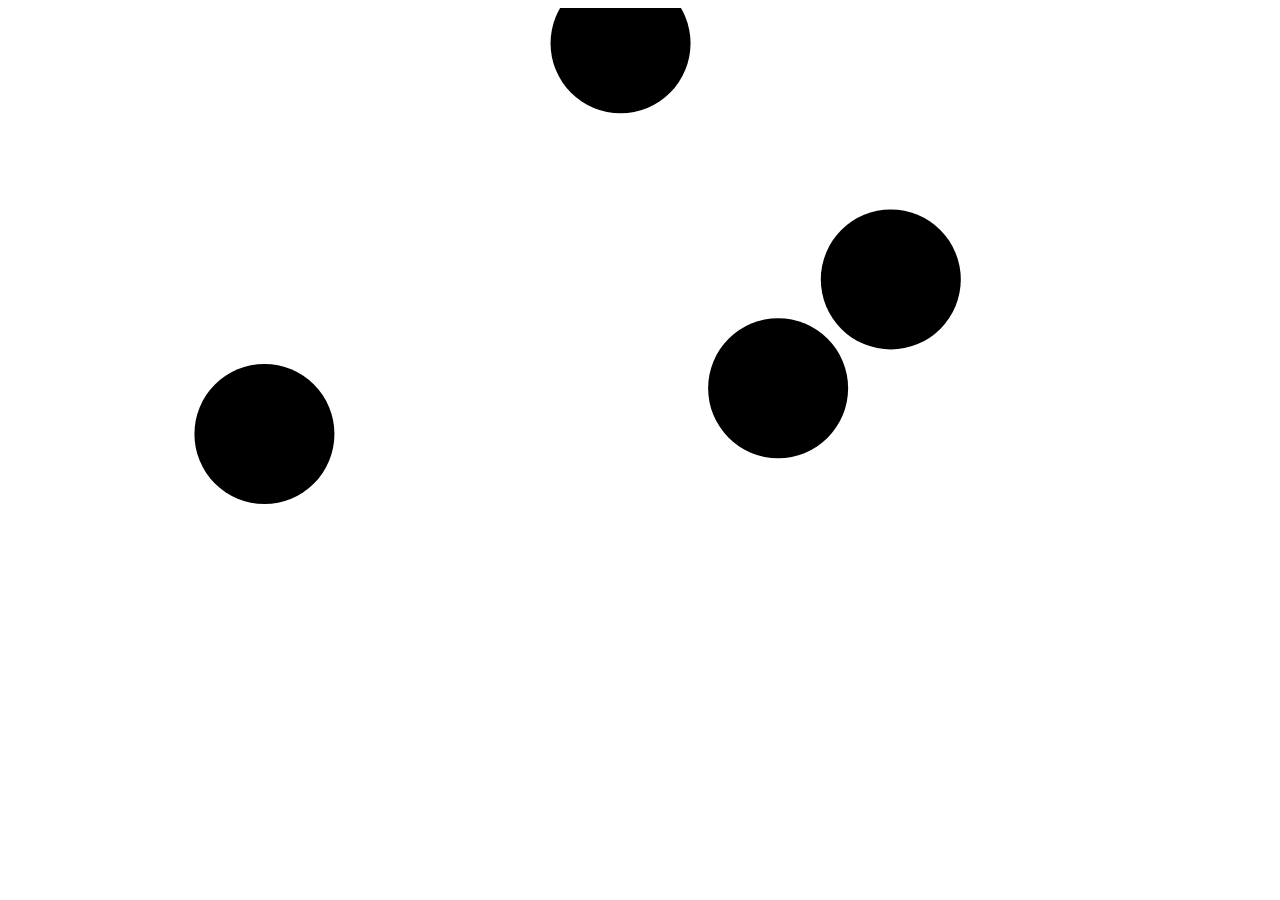
==== projects/2026-10-29/index.html @ cb2dced2 "feat: define classes and movement logic" ====
<!doctype html>
<html lang="ko">
<head>
  <meta charset="utf-8">
  <title>2026-10-29 Project1</title>
</head>
<body>
  <canvas id="canvas" width="1080" height="640"></canvas>
  <script type="module" src="main.js"></script>
</body>
</html>
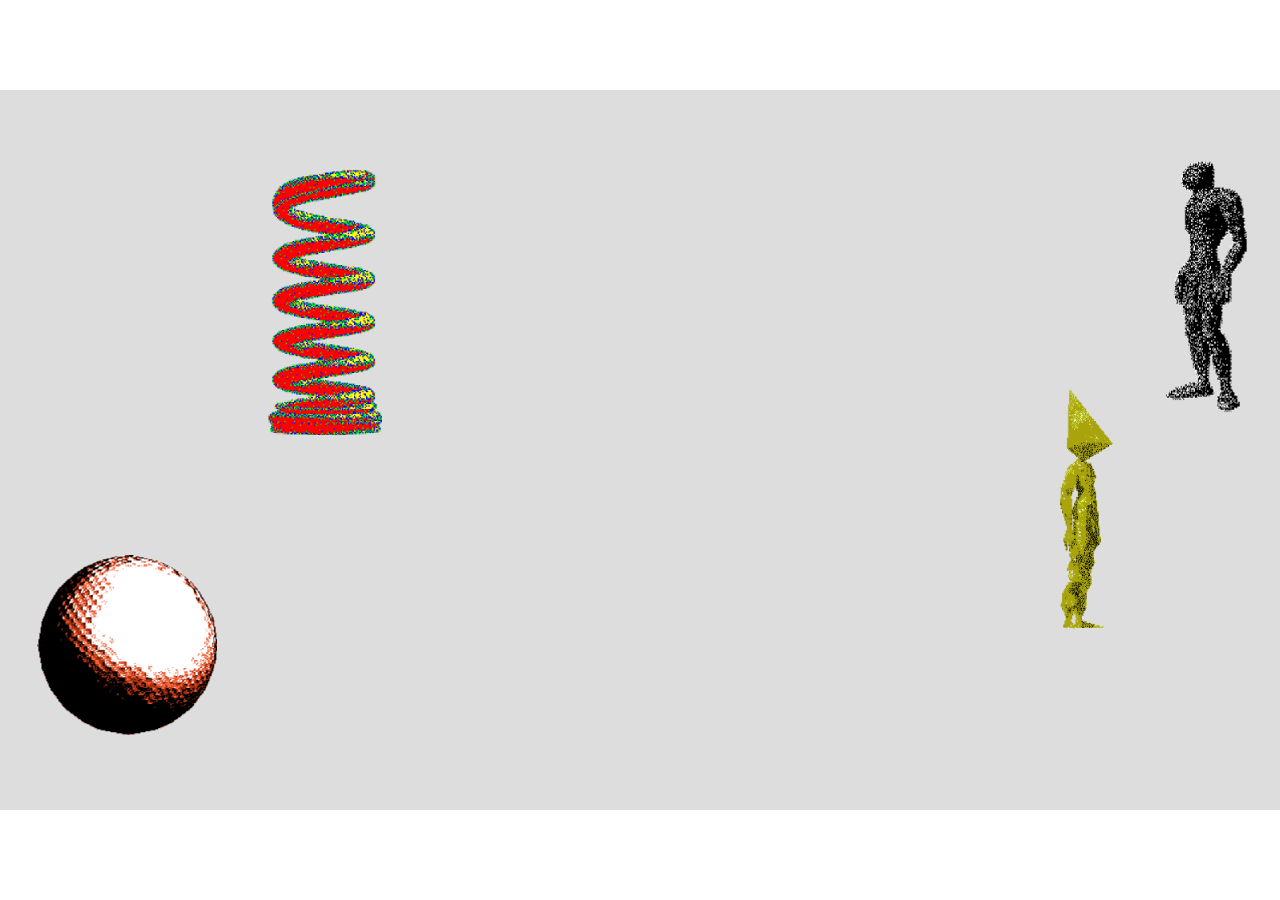
==== commit d0f04468: "feat: add images, enhance movement and interaction(approach and collision)" ====
--- a/projects/2026-10-29/index.html
+++ b/projects/2026-10-29/index.html
@@ -3,9 +3,14 @@
 <head>
   <meta charset="utf-8">
   <title>2026-10-29 Project1</title>
+  <style>
+    html, body { height: 100%; margin: 0; }
+    body { display: flex; justify-content: center; align-items: center; }
+    canvas { display: block; background-color: #dddddd; }
+  </style>
 </head>
 <body>
-  <canvas id="canvas" width="1080" height="640"></canvas>
+  <canvas id="canvas" width="1280" height="720"></canvas>
   <script type="module" src="main.js"></script>
 </body>
-</html>+</html>
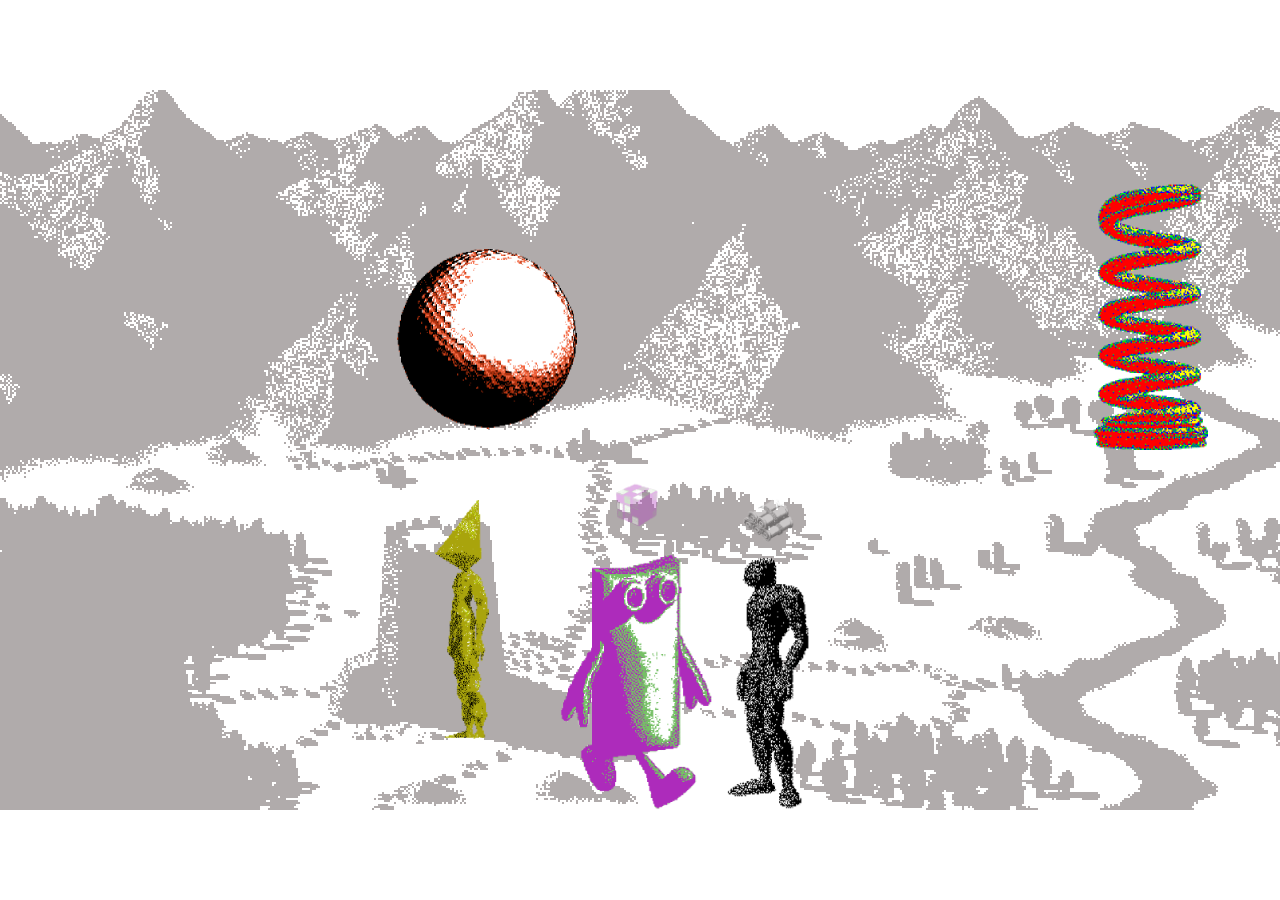
==== commit d7e2cd6e: "feat: add 5th person, trade animation" ====
--- a/projects/2026-10-29/index.html
+++ b/projects/2026-10-29/index.html
@@ -6,11 +6,11 @@
   <style>
     html, body { height: 100%; margin: 0; }
     body { display: flex; justify-content: center; align-items: center; }
-    canvas { display: block; background-color: #dddddd; }
+    canvas { display: block; background: #dddddd url(assets/background.png) center / cover no-repeat; }
   </style>
 </head>
 <body>
+  <script type="module" src="main.js"></script>
   <canvas id="canvas" width="1280" height="720"></canvas>
-  <script type="module" src="main.js"></script>
 </body>
 </html>
